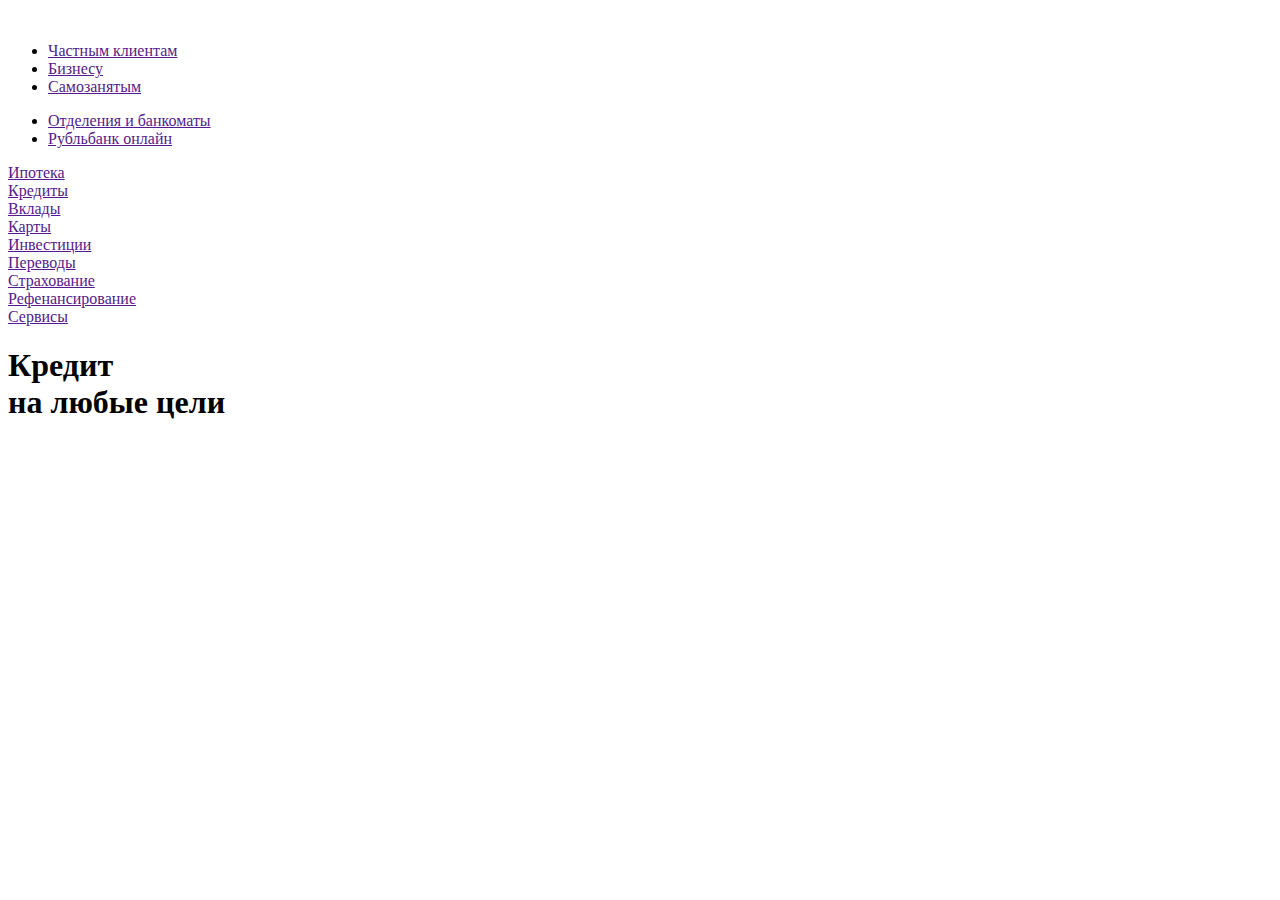
==== 3 урок/Рубль банк/index.html @ bffa6b35 "Сайт третьего урока" ====
<!DOCTYPE html>
<html lang="en">
<head>
    <meta charset="UTF-8">
    <meta http-equiv="X-UA-Compatible" content="IE=edge">
    <meta name="viewport" content="width=device-width, initial-scale=1.0">
    <title>Document</title>
    <link rel="stylesheet" href="style.css">
    <link rel="preconnect" href="https://fonts.googleapis.com">
<link rel="preconnect" href="https://fonts.gstatic.com" crossorigin>
<link href="https://fonts.googleapis.com/css2?family=Montserrat:wght@500;600&display=swap" rel="stylesheet">
</head>
<body>
    <!-- [хэдер] -->
    <header>
        <div class="header-top">
            <div class="container">
                <div class="header-top-info">
                    <div class="logo">
                        <img src="img/logo.jpg" alt="">
                    </div>
                    <nav class="top-menu">
                        <ul class="top-menu-left">
                            <li><a href="">Частным клиентам</a></li>
                            <li><a href="">Бизнесу</a></li>
                            <li><a href="">Самозанятым</a></li>
                        </ul>
                        <ul class="top-menu-right">
                            <li><a href="">Отделения и банкоматы</a></li>
                            <li><a href="">Рубльбанк онлайн</a></li>
                        </ul>
                    </nav>
                </div>
            </div>
        </div>
        <div class="header-bottom">
            <div class="container">
                <nav class="main-menu">
                    <div class="main-menu-list">
                        <li><a href="">Ипотека</a></li>
                        <li><a href="">Кредиты</a></li>
                        <li><a href="">Вклады</a></li>
                        <li><a href="">Карты</a></li>
                        <li><a href="">Инвестиции</a></li>
                        <li><a href="">Переводы</a></li>
                        <li><a href="">Страхование</a></li>
                        <li><a href="">Рефенансирование</a></li>
                        <li><a href="">Сервисы</a></li>
                    </div>
                </nav>
            </div>
        </div>

    </header>
    <!-- баннер -->
    <div class="main-banner">
        <div class="container">
            <div class="banner-info">
                <div class="banner-info-offer">
                    <h1>Кредит <br>на любые цели</h1>
                    <a href="" class="href"></a>
                </div>
                <div class="banner-info-pic">
                    <img src="img/banner.jpg" alt="">
                </div>
            </div>
        </div>
    </div>
</body>
</html>
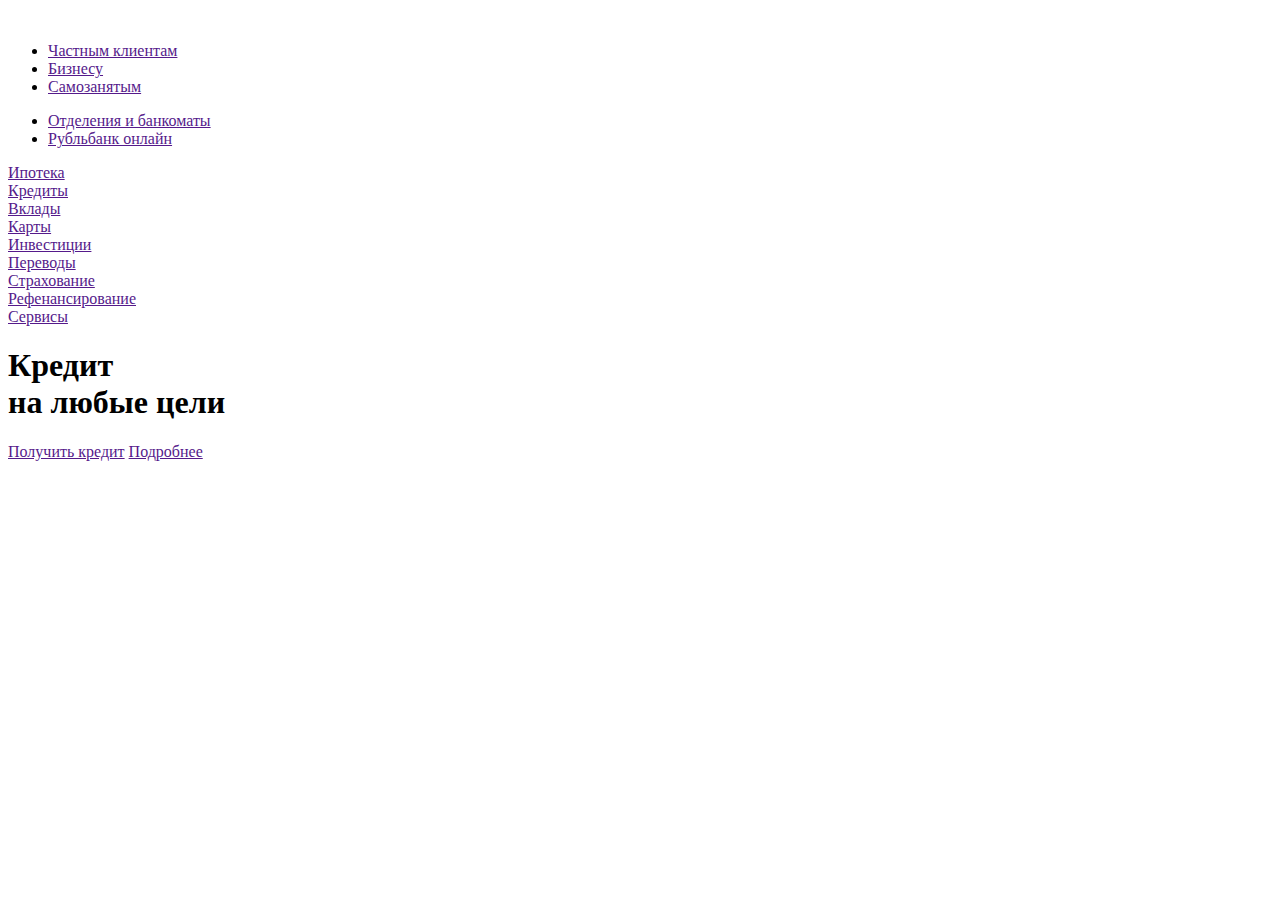
==== commit 2ef142c7: "Создание сайта Рубльбанк" ====
--- a/3 урок/Рубль банк/index.html
+++ b/3 урок/Рубль банк/index.html
@@ -57,8 +57,11 @@
         <div class="container">
             <div class="banner-info">
                 <div class="banner-info-offer">
-                    <h1>Кредит <br>на любые цели</h1>
-                    <a href="" class="href"></a>
+                    <div class="title-text">
+                        <h1>Кредит <br><span class="text-color">на любые</span> цели</h1>
+                    </div>
+                        <a href="" class="btn btn-primary">Получить кредит</a>
+                        <a href="" class="btn btn-secondary">Подробнее</a>
                 </div>
                 <div class="banner-info-pic">
                     <img src="img/banner.jpg" alt="">
@@ -66,5 +69,30 @@
             </div>
         </div>
     </div>
+    <!-- предложения -->
+    <!-- <div class="main-offers">
+        <div class="container">
+                <h1>Лучшие предложения в Рубльбанке</h1>
+                <h2>Банковские продукты для комфортной жизни</h2>
+                <div class="content">
+                    <div class="section-item">
+                        <h1 class="title-item">Ипотечное <br>кредитование</h1>
+                        <img src="img/ipoteka_girl.jpg" alt="">
+                    </div>
+                    <div class="section-item">
+                        <h1 class="title-item">Накопительные счета</h1>
+                        <img src="img/pig.jpg" alt="">
+                    </div>
+                    <div class="section-item">
+                        <h1 class="title-item">Персональные карты</h1>
+                        <img src="img/card_60.jpg" alt="">
+                    </div>
+                    <div class="section-item">
+                        <h1 class="title-item">Партнерские программы</h1>
+                        <img src="img/partner programms.jpg" alt="">
+                    </div>
+                </div>
+        </div>
+    </div>    -->
 </body>
 </html>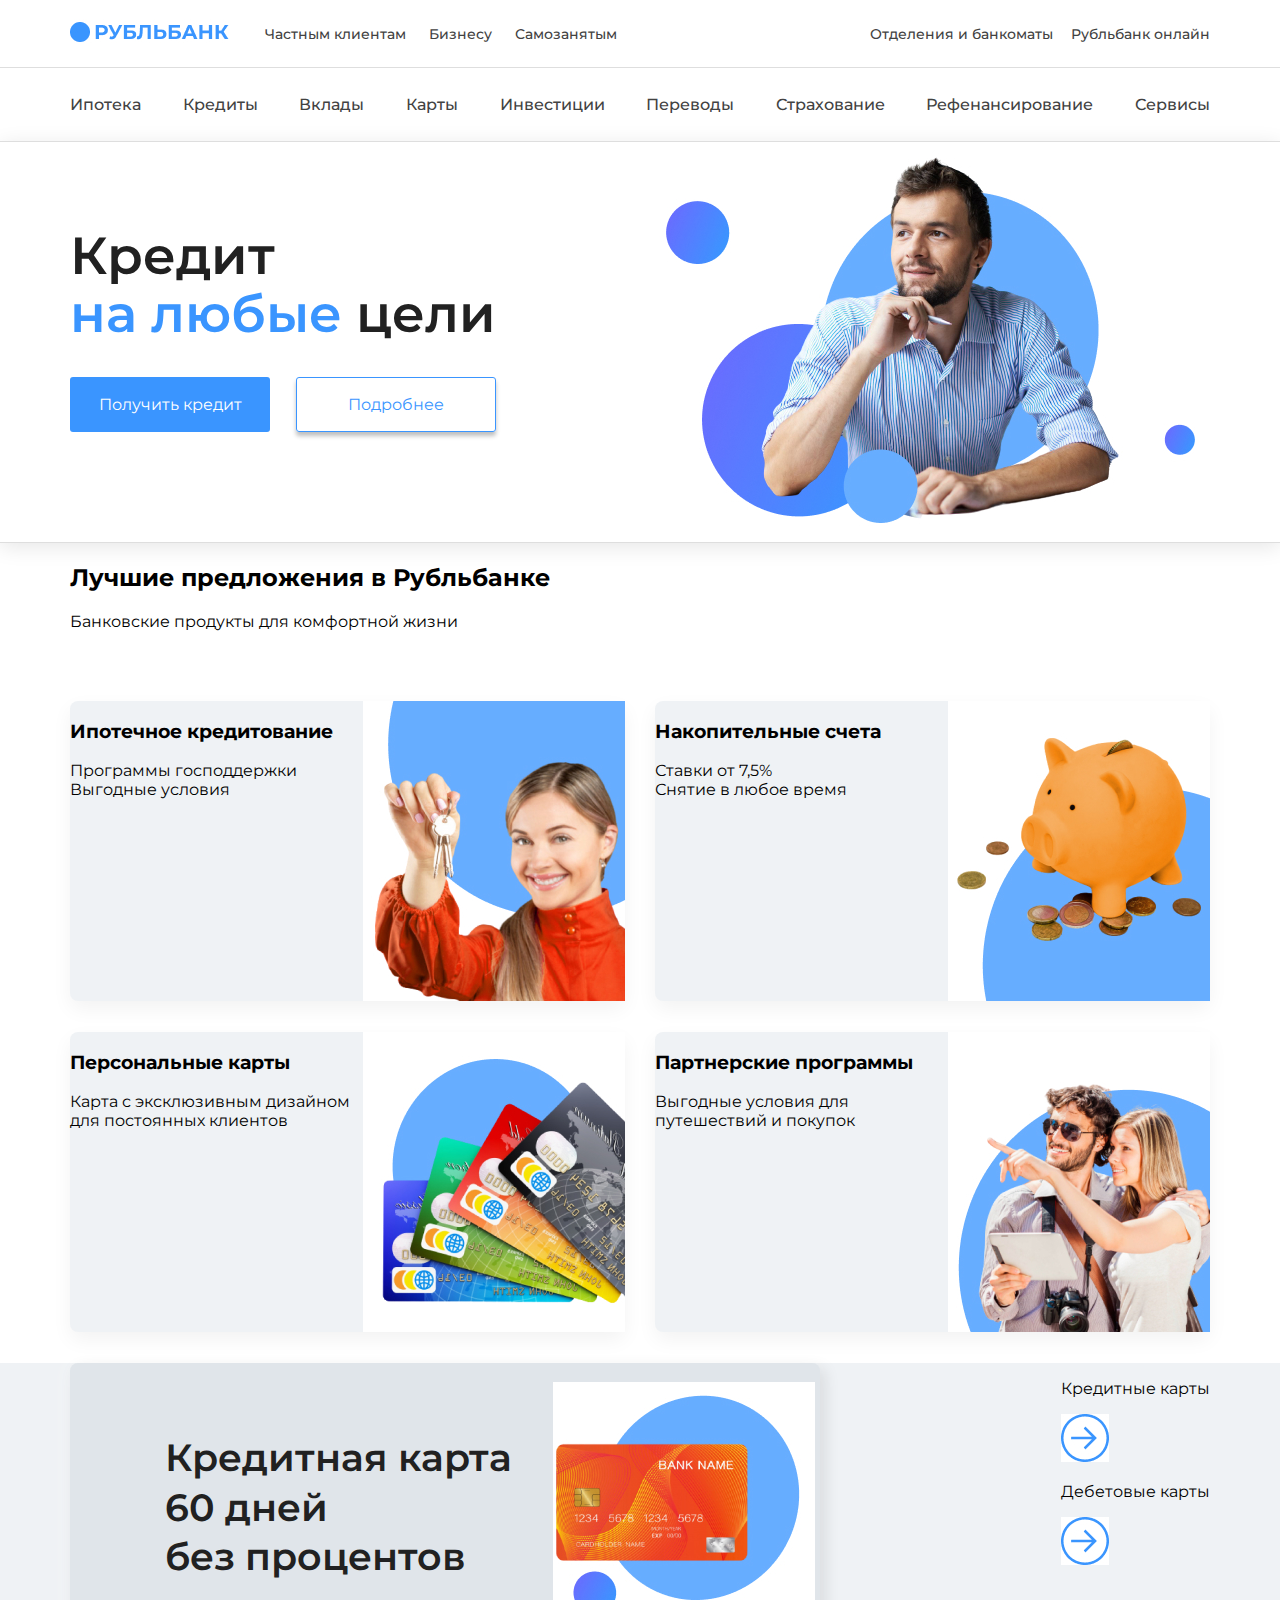
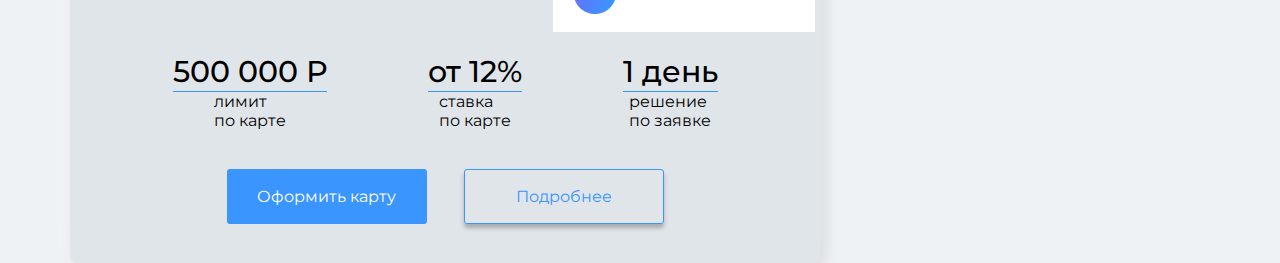
==== commit 208c320e: "Продолжение вёрстки сайта Рубльбанка" ====
--- a/3 урок/Рубль банк/index.html
+++ b/3 урок/Рубль банк/index.html
@@ -60,8 +60,10 @@
                     <div class="title-text">
                         <h1>Кредит <br><span class="text-color">на любые</span> цели</h1>
                     </div>
+                    <div class="banner-info-buttons">
                         <a href="" class="btn btn-primary">Получить кредит</a>
                         <a href="" class="btn btn-secondary">Подробнее</a>
+                    </div>
                 </div>
                 <div class="banner-info-pic">
                     <img src="img/banner.jpg" alt="">
@@ -70,29 +72,85 @@
         </div>
     </div>
     <!-- предложения -->
-    <!-- <div class="main-offers">
+    <div class="container">
+        <h2>Лучшие предложения в Рубльбанке</h2>
+        <p class="lead1">Банковские продукты для комфортной жизни</p>
+        <section class="products">
+            <div class="products-item">
+                <div class="products-item-text">
+                    <h3>Ипотечное кредитование</h3>
+                    <p>Программы господдержки <br>Выгодные условия</p>
+                </div>
+                <img src="img/ipoteka_girl.jpg" alt="">
+            </div>
+            <div class="products-item">
+                <div class="products-item-text">
+                    <h3>Накопительные счета</h3>
+                    <p>Ставки от 7,5% <br>Снятие в любое время</p>
+                </div>
+                <img src="img/pig.jpg" alt="">
+            </div>
+            <div class="products-item">
+                <div class="products-item-text">
+                    <h3>Персональные карты</h3>
+                    <p>Карта с эксклюзивным дизайном <br>для постоянных клиентов</p>
+                </div>
+                <img src="img/personal cards.jpg" alt="">
+            </div>
+            <div class="products-item">
+                <div class="products-item-text">
+                    <h3>Партнерские программы</h3>
+                    <p>Выгодные условия для путешествий и покупок</p>
+                </div>
+                <img src="img/partner programms.jpg" alt="">
+            </div>
+        </section>
+    </div>
+    <!-- кредиты -->
+    <section class="credits">
         <div class="container">
-                <h1>Лучшие предложения в Рубльбанке</h1>
-                <h2>Банковские продукты для комфортной жизни</h2>
-                <div class="content">
-                    <div class="section-item">
-                        <h1 class="title-item">Ипотечное <br>кредитование</h1>
-                        <img src="img/ipoteka_girl.jpg" alt="">
-                    </div>
-                    <div class="section-item">
-                        <h1 class="title-item">Накопительные счета</h1>
-                        <img src="img/pig.jpg" alt="">
-                    </div>
-                    <div class="section-item">
-                        <h1 class="title-item">Персональные карты</h1>
+            <div class="credits-info">
+                <!-- кредиты 60 -->
+                <div class="credit-60">
+                    <!-- карта 60 заголовок+картинка -->
+                    <div class="div credit-60-h">
+                        <p>Кредитная карта <br>60 дней <br>без процентов</p>
                         <img src="img/card_60.jpg" alt="">
                     </div>
-                    <div class="section-item">
-                        <h1 class="title-item">Партнерские программы</h1>
-                        <img src="img/partner programms.jpg" alt="">
+                    <!-- карта 60 пункты -->
+                    <div class="credit-60-points">
+                        <div class="credit-60-points-item">
+                            <div class="points-item-top">500 000 Р</div>
+                            <div class="points-item-bottom">лимит <br>по карте</div>
+                        </div>
+                        <div class="credit-60-points-item">
+                            <div class="points-item-top">от 12%</div>
+                            <div class="points-item-bottom">ставка <br>по карте</div>
+                        </div>
+                        <div class="credit-60-points-item">
+                            <div class="points-item-top">1 день</div>
+                            <div class="points-item-bottom">решение <br>по заявке</div>
+                        </div>
+                    </div>
+                    <!-- кредиты 60 кнопки -->
+                    <div class="credit-60-buttons">
+                        <a href="" class="btn btn-primary">Оформить карту</a>
+                        <a href="" class="btn btn-secondary">Подробнее</a>
                     </div>
                 </div>
+                <!-- правый блок с сылками на карты -->
+                <div class="cards-right">
+                    <div class="cards-right-item">
+                        <p>Кредитные карты</p>
+                        <a href=""><img src="img/strelka grey.jpg" alt=""></a>
+                    </div>
+                    <div class="cards-right-item">
+                        <p>Дебетовые карты</p>
+                        <a href=""><img src="img/strelka grey.jpg" alt=""></a>
+                    </div>
+                </div>
+            </div>
         </div>
-    </div>    -->
+    </section>
 </body>
 </html>--- a/3 урок/Рубль банк/style.css
+++ b/3 урок/Рубль банк/style.css
@@ -0,0 +1,220 @@
+/* общие стили */
+
+body {
+  margin: 0;
+  font-family: "Montserrat", sans-serif;
+}
+
+ul {
+  margin: 0;
+  padding: 0;
+  list-style-type: none;
+}
+.container {
+  width: 1140px;
+  margin: 0 auto;
+}
+
+h1 {
+  font-weight: 600;
+  font-size: 52px;
+  line-height: 110%;
+  color: #212121;
+  margin-top: 0;
+}
+
+/* стили хэдера */
+.header-top {
+  border-bottom: 1px solid #dedede;
+}
+
+.header-top-info {
+  display: flex;
+  justify-content: space-between;
+  height: 67px;
+  align-items: center;
+}
+
+.top-menu {
+  display: flex;
+  width: 945px;
+  justify-content: space-between;
+}
+
+.top-menu-left,
+.top-menu-right {
+  display: flex;
+  list-style-type: none;
+  justify-content: space-between;
+}
+
+.top-menu-left a,
+.top-menu-right a {
+  text-decoration: none;
+  font-weight: 500;
+  font-size: 14px;
+  color: #424242;
+}
+
+.top-menu-left {
+  width: 352px;
+}
+
+.top-menu-right {
+  width: 340px;
+}
+
+.main-menu-list {
+  list-style-type: none;
+  display: flex;
+  justify-content: space-between;
+  height: 73px;
+  align-items: center;
+}
+
+.main-menu-list a {
+  text-decoration: none;
+  font-size: 16px;
+  color: #424242;
+  font-weight: 500;
+  margin-bottom: 70px;
+}
+
+/* стили баннера */
+
+.main-banner {
+  border-top: 1px solid #dedede;
+  border-bottom: 1px solid #dedede;
+  box-shadow: 0px 4px 20px 0px #0000001a;
+  height: 400px;
+}
+
+.banner-info {
+  display: flex;
+  justify-content: space-between;
+  align-items: center;
+}
+
+.title-text {
+  font-size: 22px;
+}
+
+.text-color {
+  color: #3a95ff;
+}
+
+.btn {
+  display: flex;
+  justify-content: center;
+  align-items: center;
+  border-radius: 3px;
+  text-decoration: none;
+  font-size: 16px;
+  font-weight: 600px;
+  width: 200px;
+  height: 55px;
+  box-sizing: border-box;
+}
+
+.btn-primary {
+  color: #ffffff;
+  background-color: #3a95ff;
+}
+
+.btn-secondary {
+  color: #3a95ff;
+  box-shadow: 0px 4px 4px 0px #00000040;
+  border: 1px solid #3a95ff;
+}
+
+.banner-info-pic {
+  height: 375px;
+}
+
+.banner-info-buttons {
+  display: flex;
+  justify-content: space-between;
+}
+
+/* стили предложений */
+
+.products {
+  display: flex;
+  flex-wrap: wrap;
+  justify-content: space-between;
+  height: 662px;
+  margin-top: 70px;
+}
+
+.products-item {
+  display: flex;
+  justify-content: space-between;
+  width: 555px;
+  height: 300px;
+  background: #eff2f5;
+  box-shadow: 0px 8px 20px rgba(0, 0, 0, 0.05);
+  border-radius: 8px;
+}
+
+/* стили блока кредиты 60 */
+
+.credits {
+  background-color: #eff2f5;
+}
+
+.credits-info {
+  display: flex;
+  justify-content: space-between;
+}
+
+.credit-60 {
+  display: flex;
+  flex-wrap: wrap;
+  justify-content: center;
+  width: 750px;
+  height: 500px;
+  background: #e0e5ea;
+  box-shadow: -5px -5px 25px rgba(255, 255, 255, 0.25),
+    5px 5px 15px rgba(0, 0, 0, 0.1);
+  border-radius: 8px;
+}
+
+.credit-60-h {
+  display: flex;
+  justify-content: space-between;
+  align-items: center;
+  font-weight: 600;
+  font-size: 38px;
+  line-height: 130%;
+  color: #212121;
+  margin-left: 90px;
+  width: 650px;
+}
+
+.credit-60-points {
+  display: flex;
+  justify-content: space-between;
+  width: 545px;
+}
+
+.credit-60-points-item {
+  display: flex;
+  flex-direction: column;
+  align-items: center;
+}
+
+.credit-60-buttons {
+  display: flex;
+  justify-content: space-between;
+  width: 437px;
+}
+
+.points-item-top {
+  font-weight: 500;
+  font-size: 30px;
+  line-height: 130%;
+  border-bottom: 1px solid #3a95ff;
+}
+
+.points-item-botoom {
+}
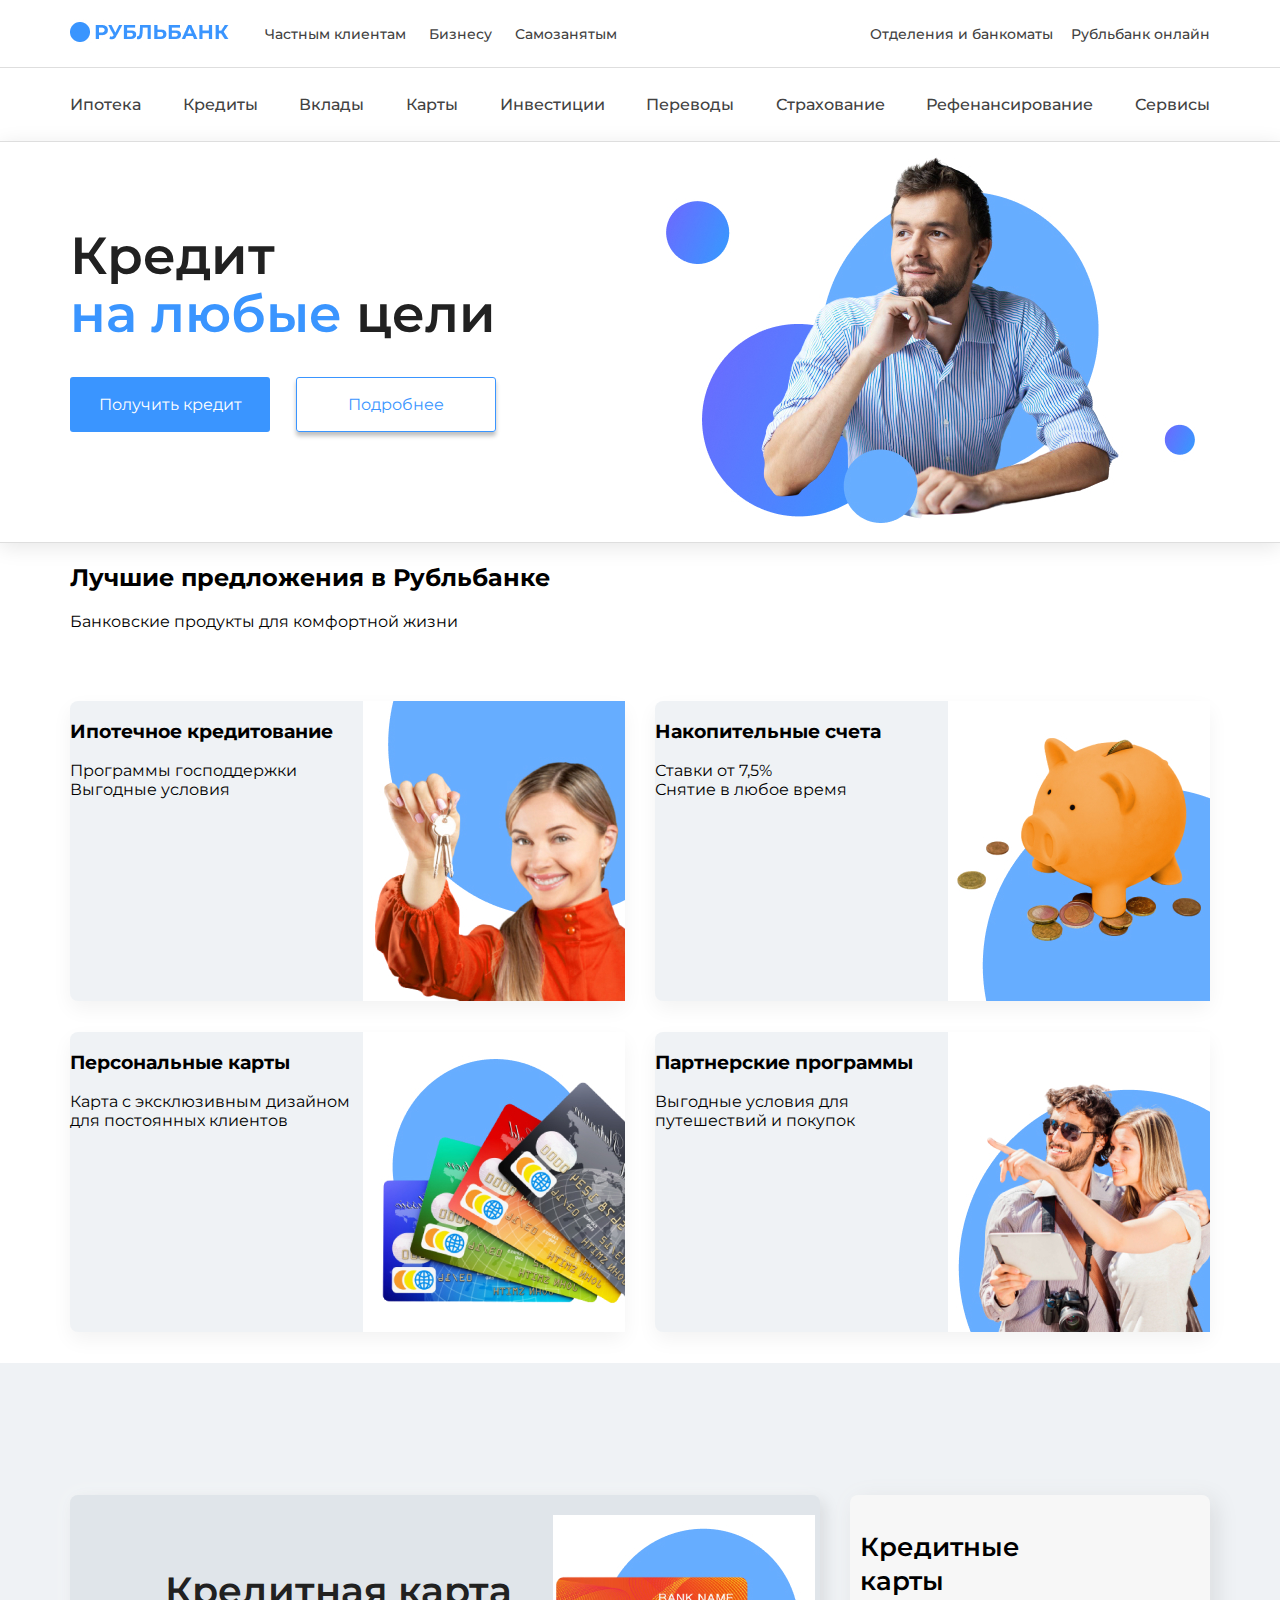
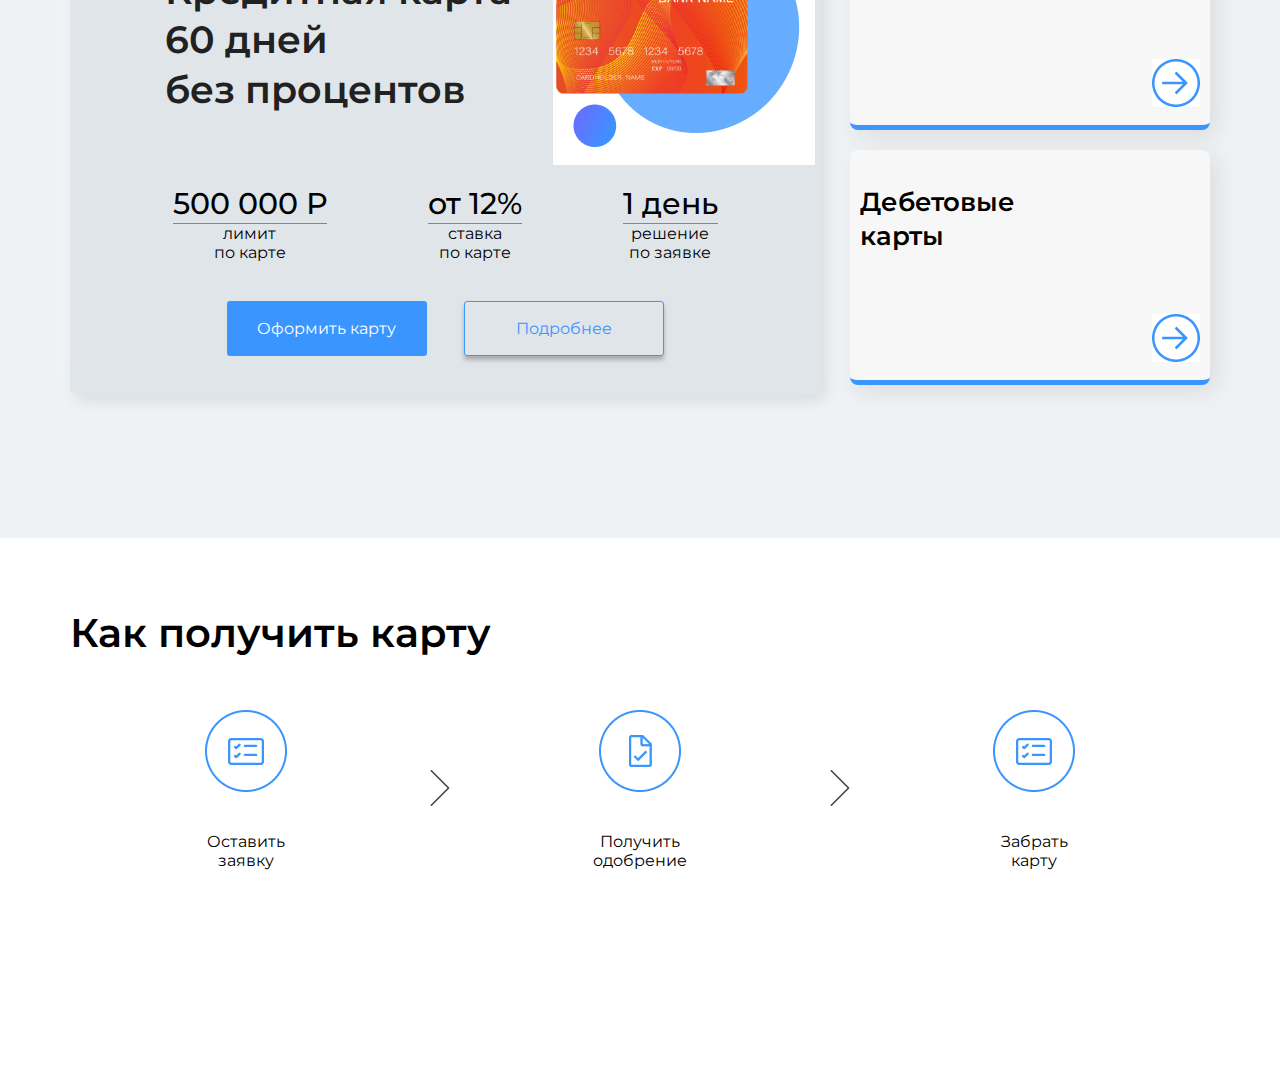
==== commit 4dae7161: "Сайт Рубльбанка без футера" ====
--- a/3 урок/Рубль банк/index.html
+++ b/3 урок/Рубль банк/index.html
@@ -141,16 +141,29 @@
                 <!-- правый блок с сылками на карты -->
                 <div class="cards-right">
                     <div class="cards-right-item">
-                        <p>Кредитные карты</p>
-                        <a href=""><img src="img/strelka grey.jpg" alt=""></a>
+                        <p>Кредитные <br>карты</p>
+                        <a href="" class="strelka"><img src="img/strelka grey.jpg" alt=""></a>
                     </div>
                     <div class="cards-right-item">
-                        <p>Дебетовые карты</p>
-                        <a href=""><img src="img/strelka grey.jpg" alt=""></a>
+                        <p>Дебетовые <br>карты</p>
+                        <a href="" class="strelka"><img src="img/strelka grey.jpg" alt=""></a>
                     </div>
                 </div>
             </div>
         </div>
     </section>
+    <!-- как получить карту -->
+    <div class="container">
+        <div class="get-card">
+          <h4>Как получить карту</h4>
+           <div class="get-card-menu">
+                <li class="get-card-menu-list">Оставить <br>заявку <img src="img/zabrat_card.jpg" alt=""></li>
+                <li><img src="img/right-arrow.jpg" alt=""></li>
+                <li class="get-card-menu-list">Получить <br>одобрение<img src="img/odobrenie.jpg" alt=""></li>
+                <li><img src="img/right-arrow.jpg" alt=""></li>
+                <li class="get-card-menu-list">Забрать <br>карту<img src="img/zabrat_card.jpg" alt=""></li>
+           </div>
+        </div>
+    </div>
 </body>
 </html>--- a/3 урок/Рубль банк/style.css
+++ b/3 урок/Рубль банк/style.css
@@ -160,6 +160,9 @@
 
 .credits {
   background-color: #eff2f5;
+  height: 775px;
+  display: flex;
+  align-items: center;
 }
 
 .credits-info {
@@ -216,5 +219,57 @@
   border-bottom: 1px solid #3a95ff;
 }
 
-.points-item-botoom {
-}
+.points-item-bottom {
+  text-align: center;
+}
+
+.cards-right-item {
+  display: flex;
+  justify-content: space-between;
+  width: 360px;
+  height: 235px;
+  background: #f7f7f7;
+  box-shadow: -5px -5px 25px rgba(255, 255, 255, 0.25),
+    5px 5px 25px rgba(0, 0, 0, 0.1);
+  border-radius: 8px;
+  border-bottom: 5px solid #3a95ff;
+  font-weight: 600;
+  font-size: 26px;
+  line-height: 130%;
+  margin-bottom: 20px;
+  padding: 10px;
+  box-sizing: border-box;
+}
+
+.strelka {
+  align-self: flex-end;
+}
+
+/* стили как ролучить карту */
+
+.get-card {
+  height: 460px;
+  margin-top: 70px;
+}
+
+h4 {
+  font-weight: 600;
+  font-size: 40px;
+  line-height: 49px;
+}
+
+.get-card-menu {
+  display: flex;
+  justify-content: space-evenly;
+  align-items: center;
+  list-style: none;
+}
+
+.get-card-menu-list {
+  display: flex;
+  flex-direction: column-reverse;
+  align-items: center;
+  text-align: center;
+  height: 160px;
+  justify-content: space-between;
+}
